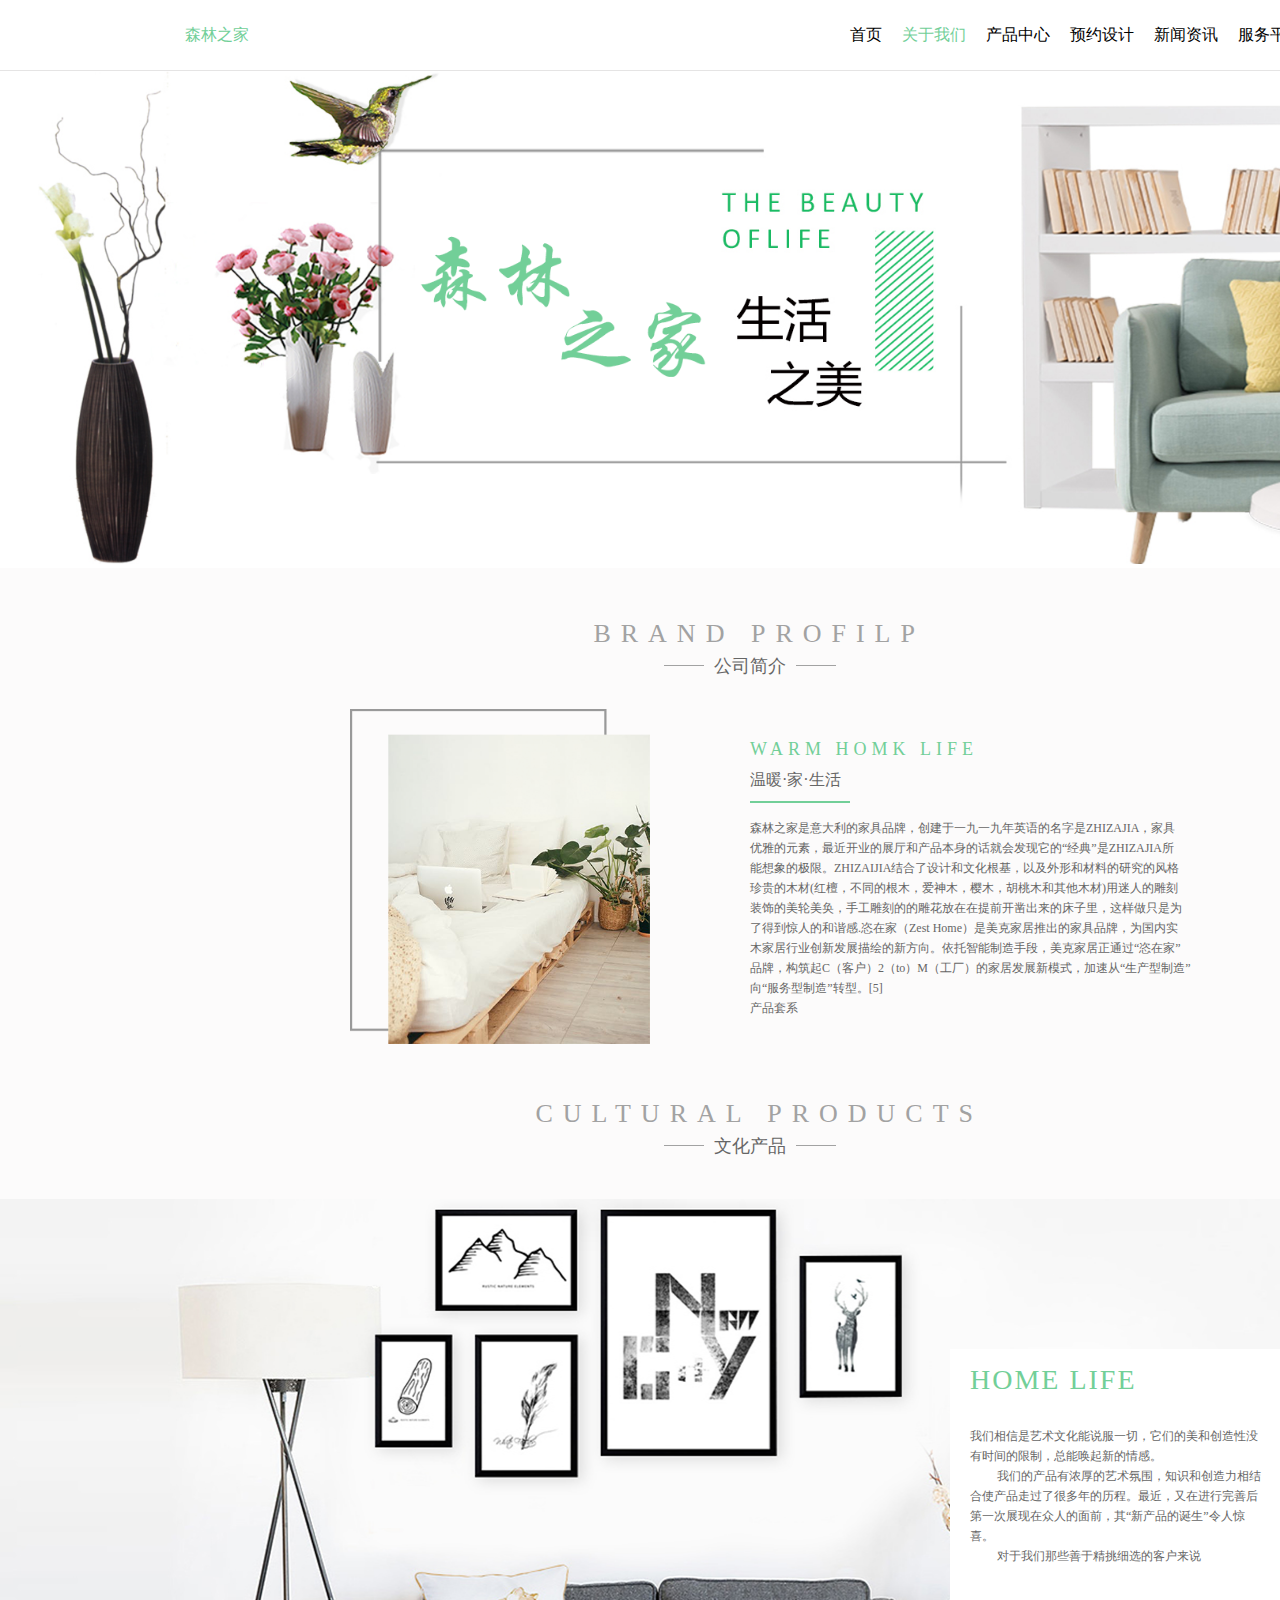
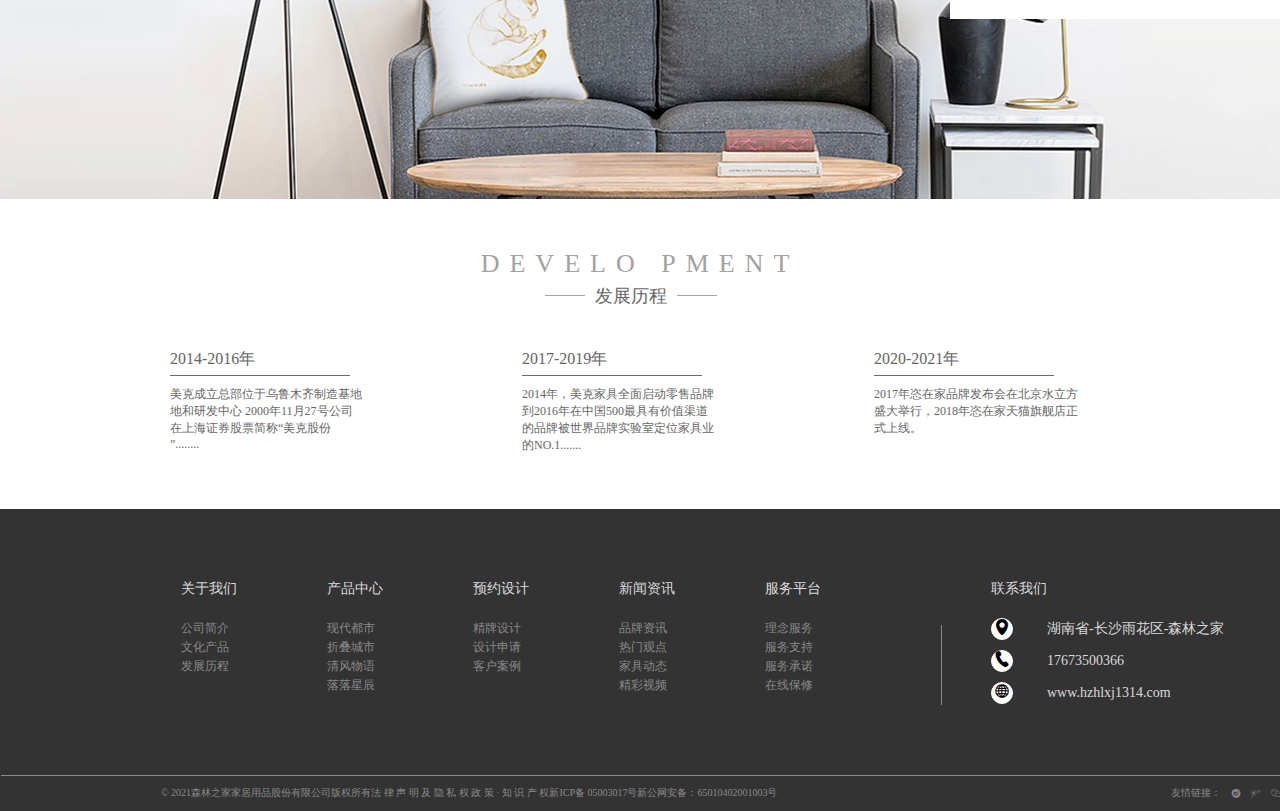
==== 网页期末作业/关于我们.html @ d613705e "增写了关于我们的页面" ====
<!DOCTYPE html>
<html lang="zh">

<head>
    <meta charset="UTF-8">
    <meta http-equiv="X-UA-Compatible" content="IE=edge">
    <meta name="viewport" content="width=device-width, initial-scale=1.0">
    <title>关于我们</title>
    <link rel="stylesheet" href="./关于我们.css">
    <link rel="stylesheet" href="./font字体/iconfont.css">
    <link rel="stylesheet" href="./底部font/iconfont.css">
</head>

<body>
    <div class="navigation">
        <div>
            <a href="./index.html">森林之家</a>
        </div>
        <ul class="inside-navigation">
            <li>
                <a href="./index.html">首页</a>
            </li>
            <li>
                <a href="#" id="about-us">关于我们</a>
            </li>
            <li>
                <a href="#">产品中心</a>
            </li>
            <li>
                <a href="#">预约设计</a>
            </li>
            <li>
                <a href="#">新闻资讯</a>
            </li>
            <li>
                <a href="#">服务平台</a>
            </li>
            <li>
                <a href="#">联系我们</a>
            </li>
        </ul>
    </div>
    <div class="back">
        <img src="./img/25.png">
    </div>
    <div class="company-profile">
        <div class="brand">BRAND PROFILP</div>
        <ul class="brand-zh">
            <li class="brand-zh-one"></li>
            <li class="brand-zh-two">公司简介</li>
            <li class="brand-zh-one"></li>
        </ul>
        <ul class="center-ul">
            <li>
                <img src="./img/26.png" class="photo">
            </li>
            <li>
                <div class="explain-en">WARM HOMK LIFE</div>
                <div class="explain-zh">温暖·家·生活</div>
                <div class="line"></div>
                <p class="explain-text">森林之家是意大利的家具品牌，创建于一九一九年英语的名字是ZHIZAJIA，家具
                    <br>
                    优雅的元素，最近开业的展厅和产品本身的话就会发现它的“经典”是ZHIZAJIA所
                    <br>
                    能想象的极限。ZHIZAIJIA结合了设计和文化根基，以及外形和材料的研究的风格
                    <br>
                    珍贵的木材(红檀，不同的根木，爱神木，樱木，胡桃木和其他木材)用迷人的雕刻
                    <br>
                    装饰的美轮美奂，手工雕刻的的雕花放在在提前开凿出来的床子里，这样做只是为
                    <br>
                    了得到惊人的和谐感.恣在家（Zest Home）是美克家居推出的家具品牌，为国内实
                    <br>
                    木家居行业创新发展描绘的新方向。依托智能制造手段，美克家居正通过“恣在家”
                    <br>
                    品牌，构筑起C（客户）2（to）M（工厂）的家居发展新模式，加速从“生产型制造”
                    <br>
                    向“服务型制造”转型。[5]
                    <br>
                    产品套系
                </p>
            </li>
        </ul>
        <div class="brand">CULTURAL PRODUCTS</div>
        <ul class="brand-zh">
            <li class="brand-zh-one"></li>
            <li class="brand-zh-two">文化产品</li>
            <li class="brand-zh-one"></li>
        </ul>
    </div>
    <div class="culture">
        <div>
            <div class="home-life">HOME LIFE</div>
            <div class="life-text">
                我们相信是艺术文化能说服一切，它们的美和创造性没
                <br>
                有时间的限制，总能唤起新的情感。
                <br>
                　　 我们的产品有浓厚的艺术氛围，知识和创造力相结
                <br>
                合使产品走过了很多年的历程。最近，又在进行完善后
                <br>
                第一次展现在众人的面前，其“新产品的诞生”令人惊
                <br>
                喜。
                <br>
                　　 对于我们那些善于精挑细选的客户来说
            </div>
        </div>
    </div>
    <div class="brand">DEVELO PMENT</div>
    <ul class="brand-zh">
        <li class="brand-zh-one"></li>
        <li class="brand-zh-two">发展历程</li>
        <li class="brand-zh-one"></li>
    </ul>
    <ul class="develop">
        <li>
            <div>2014-2016年</div>
            <div class="bring"></div>
            <p>美克成立总部位于乌鲁木齐制造基地
                <br>
                地和研发中心 2000年11月27号公司
                <br>
                在上海证券股票简称“美克股份
                <br>
                ”........</p>
        </li>
        <li>
            <div>2017-2019年</div>
            <div class="bring"></div>
            <p>2014年，美克家具全面启动零售品牌
                <br>
                到2016年在中国500最具有价值渠道
                <br>
                的品牌被世界品牌实验室定位家具业
                <br>
                的NO.1.......</p>
        </li>
        <li>
            <div>2020-2021年</div>
            <div class="bring"></div>
            <p>2017年恣在家品牌发布会在北京水立方
                <br>
                盛大举行，2018年恣在家天猫旗舰店正
                <br>
                式上线。
               </p>
        </li>
    </ul>
    <div class="bottom-navigation">
        <div class="bottom-dl">
            <dl>
                <dt>关于我们</dt>
                <dd>
                    <a href="#">公司简介</a>
                </dd>
                <dd>
                    <a href="#">文化产品</a>
                </dd>
                <dd>
                    <a href="#">发展历程</a>
                </dd>
            </dl>
            <dl>
                <dt>产品中心</dt>
                <dd>
                    <a href="#">现代都市</a>
                </dd>
                <dd>
                    <a href="#">折叠城市</a>
                </dd>
                <dd>
                    <a href="#">清风物语</a>
                </dd>
                <dd>
                    <a href="#">落落星辰</a>
                </dd>
            </dl>
            <dl>
                <dt>预约设计</dt>
                <dd>
                    <a href="#">精牌设计</a>
                </dd>
                <dd>
                    <a href="#">设计申请</a>
                </dd>
                <dd>
                    <a href="#">客户案例</a>
                </dd>
            </dl>
            <dl>
                <dt>新闻资讯</dt>
                <dd>
                    <a href="#">品牌资讯</a>
                </dd>
                <dd>
                    <a href="#">热门观点</a>
                </dd>
                <dd>
                    <a href="#">家具动态</a>
                </dd>
                <dd>
                    <a href="#">精彩视频</a>
                </dd>
            </dl>
            <dl>
                <dt>服务平台</dt>
                <dd>
                    <a href="#">理念服务</a>
                </dd>
                <dd>
                    <a href="#">服务支持</a>
                </dd>
                <dd>
                    <a href="#">服务承诺</a>
                </dd>
                <dd>
                    <a href="#">在线保修</a>
                </dd>
            </dl>
        </div>
        <div class="string-bottom"></div>
        <dl class="relation">
            <dt>联系我们</dt>
            <dd>
                <span class="roundness iconfont">&#xe6ad;</span>
                <a href="#">湖南省-长沙雨花区-森林之家</a>
            </dd>
            <dd>
                <span class="roundness iconfont">&#xe605;</span>
                <a href="#">17673500366</a>
            </dd>
            <dd>
                <span class="roundness iconfont">&#xe609;</span>
                <a href="#">www.hzhlxj1314.com</a>
            </dd>
        </dl>
        <div class="bottom-dash"></div>
        <ul class="property">
            <li class="property-explain">© 2021森林之家家居用品股份有限公司版权所有法 律 声 明 及 隐 私 权 政 策 · 知 识 产 权新ICP备 05003017号新公网安备：65010402001003号</li>
            <li class="friendly-link iconfont">
                <a href="#">&#xe629;</a>
            </li>
            <li class="friendly-link iconfont">
                <a href="#">&#xe64f;</a>
            </li>
            <li class="friendly-link iconfont">
                <a href="#">&#xe675;</a>
            </li>
            <li class="friendly-link iconfont">
                <a href="#">&#xe613;</a>
            </li>
            <li class="friendly-link iconfont">友情链接： </li>
        </ul>
        </div>
</body>
</html>
---- 网页期末作业/关于我们.css ----
*{
    margin: 0px;
    padding: 0px;
}

div.navigation {
    width: 100%;
    height: 70px;
    background-color: rgb(255, 255, 255);
    line-height: 70px;
    border-bottom: 1px solid #e5e4e4;
}

.navigation div>a{
    color: #72cf98;
    float: left;
    margin-left: 185px;
    text-decoration: none;
}
.inside-navigation {
    width: 700px;
    height: 70px;
    margin-left: 830px;
}

.inside-navigation li {
    float: left;
    list-style: none;
    margin-left: 20px;
}

.inside-navigation li a {
    text-decoration: none;
    color: black;
}
.inside-navigation li a:hover{
    color: #72cf98;
}
#about-us{
    color: #72cf98;
}
.back img{
    width: 1518.400px;
}
.company-profile{
    height: 630px;
    width: 1518.400px;
    background-color: #fcfbfb;
    border-top: 1px solid transparent;
}
.brand{
    text-align: center;
    letter-spacing: 10px;
    font-size: 26px;
    font-weight: lighter;
    color: #a2a2a2;
    margin-top: 50px;
}
.brand-zh{
    width: 200px;
    height: 20px;
    margin: 5px auto;
}
.brand-zh  .brand-zh-one{
    width: 40px;
    height: 1px;
    background-color: #a2a2a2;
    margin-top: 11px;
}
.brand-zh .brand-zh-two{
    font-size: 18px;
    color: #666666;
}
.brand-zh li{
    float: left;
    list-style: none;
    margin: 0px 5px;
}
.company-profile .center-ul{
    width: 1000px;
    height: 370px;
    margin-left: 300px;
}
.company-profile .center-ul li{
    float: left;
    list-style: none;
    margin: 0px 50px;
}
.company-profile .center-ul .photo{
    width: 300px;
    margin-top: 30px;
}
.center-ul .explain-en{
    color: #72cf98;
    letter-spacing: 5px;
    font-size: 18px;
    font-weight: lighter;
    margin-top: 60px;
}
.center-ul .explain-zh{
    color: #666666;
    margin: 10px 0px;
}
.center-ul .line{
    width: 100px;
    height: 2px;
    background-color: #72cf98;
}
.center-ul .explain-text{
    font-size: 12px;
    color: #666666;
    line-height: 20px;
    margin-top: 15px;
}
.culture{
    width: 1518.400px;
    height: 600px;
    background-image: url(./img/27.png);
    position: relative;
}
.culture>div{
    width: 330px;
    height: 270px;
    background-color: white;
    position: absolute;
    left: 950px;
    top: 150px;
}
.culture .home-life{
    color: #72cf98;
    font-size: 28px;
    font-weight: lighter;
    letter-spacing: 2px;
    margin-top: 15px;
    margin-left: 20px;
}
.culture .life-text{
    font-size: 12px;
    line-height: 20px;
    margin-top: 30px;
    margin-left: 20px;
    color: #666666;
}
.develop{
    width: 1100px;
    height: 200px;
    margin: 0px auto;
}
.develop li{
    list-style: none;
    color: #666666;
    float: left;
    margin: 40px 80px;
}
.develop .bring{
    width: 180px;
    height: 1px;
    background-color: #666666;
    margin-top: 5px;
}
.develop p{
    font-size: 12px;
    margin-top: 10px;
}
.bottom-navigation {
    width: 1518.400px;
    height: 300px;
    background-color: #333333;
    border: 1px solid transparent;
    position: relative;
}

.bottom-dl {
    width: 750px;
    height: 150px;
    margin-left: 90px;
    margin-top: 70px;
}

.bottom-navigation dl {
    float: left;
    margin-left: 90px;
}

.bottom-navigation dl dt {
    color: #dadada;
    margin-bottom: 20px;
    font-size: 14px;
}

.bottom-navigation dl dd a {
    color: #898989;
    text-decoration: none;
    font-size: 12px;
}

.string-bottom {
    width: 1px;
    height: 80px;
    background-color: #898989;
    position: absolute;
    left: 940px;
    top: 115px;
}

.relation {
    position: absolute;
    top: 70px;
    left: 900px;
}

.bottom-navigation .relation dd {
    margin-top: 10px;
}

.bottom-navigation .relation dd a {
    color: #dadada;
    font-size: 14px;
}

.roundness {
    display: inline-block;
    width: 20px;
    height: 20px;
    background-color: white;
    border: 1px solid white;
    border-radius: 50%;
    text-align: center;
    margin-right: 30px;
}

.bottom-dash {
    width: 100%;
    height: 1px;
    background-color: #898989;
    margin-top: 45px;
}

.property {
    width: 1300px;
    height: 30px;
}

.property-explain {
    float: left;
    color: #898989;
    font-size: 10px;
    margin-top: 10px;
    margin-left: 160px;
    list-style: none;
}

.property .friendly-link {
    float: right;
    color: #898989;
    list-style: none;
    margin-left: 10px;
    margin-top: 10px;
    font-size: 10px;
}

.property .friendly-link a {
    text-decoration: none;
    color: #898989;
    display: inline-block;
    margin-top: 2px;
}
---- 网页期末作业/font字体/iconfont.css ----
@font-face {
  font-family: "iconfont"; /* Project id 2612334 */
  src: url('iconfont.woff2?t=1623759284153') format('woff2'),
       url('iconfont.woff?t=1623759284153') format('woff'),
       url('iconfont.ttf?t=1623759284153') format('truetype');
}

.iconfont {
  font-family: "iconfont" !important;
  font-size: 16px;
  font-style: normal;
  -webkit-font-smoothing: antialiased;
  -moz-osx-font-smoothing: grayscale;
}

.icon-xiangxiajiantoux:before {
  content: "\e640";
}

.icon-wangluo:before {
  content: "\e609";
}

.icon-dingwei:before {
  content: "\e6ad";
}

.icon-dianhua:before {
  content: "\e605";
}
---- 网页期末作业/底部font/iconfont.css ----
@font-face {
  font-family: "iconfont"; /* Project id 2612487 */
  src: url('iconfont.woff2?t=1623750422306') format('woff2'),
       url('iconfont.woff?t=1623750422306') format('woff'),
       url('iconfont.ttf?t=1623750422306') format('truetype');
}

.iconfont {
  font-family: "iconfont" !important;
  font-size: 16px;
  font-style: normal;
  -webkit-font-smoothing: antialiased;
  -moz-osx-font-smoothing: grayscale;
}

.icon-tengxunweibo:before {
  content: "\e675";
}

.icon-yduixinlangweibo:before {
  content: "\e613";
}

.icon-qqfuben:before {
  content: "\e629";
}

.icon-weixin:before {
  content: "\e64f";
}
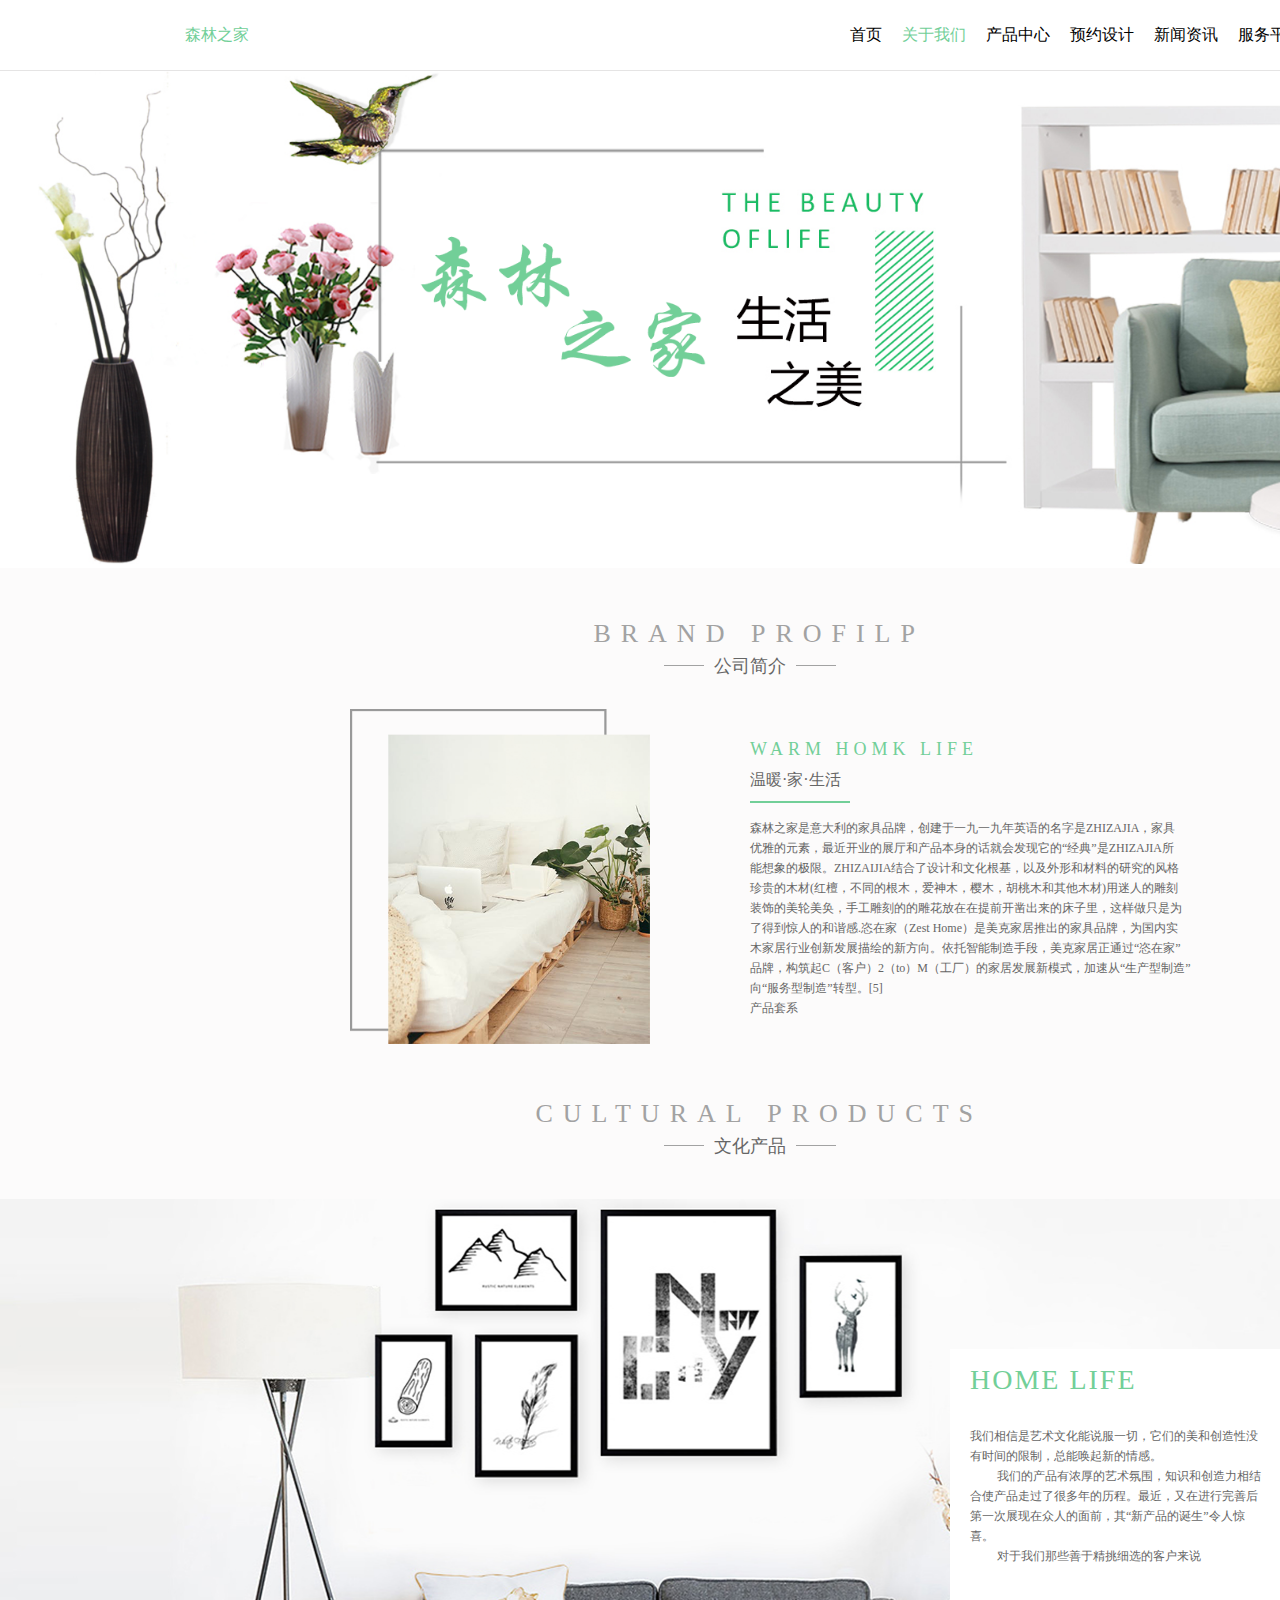
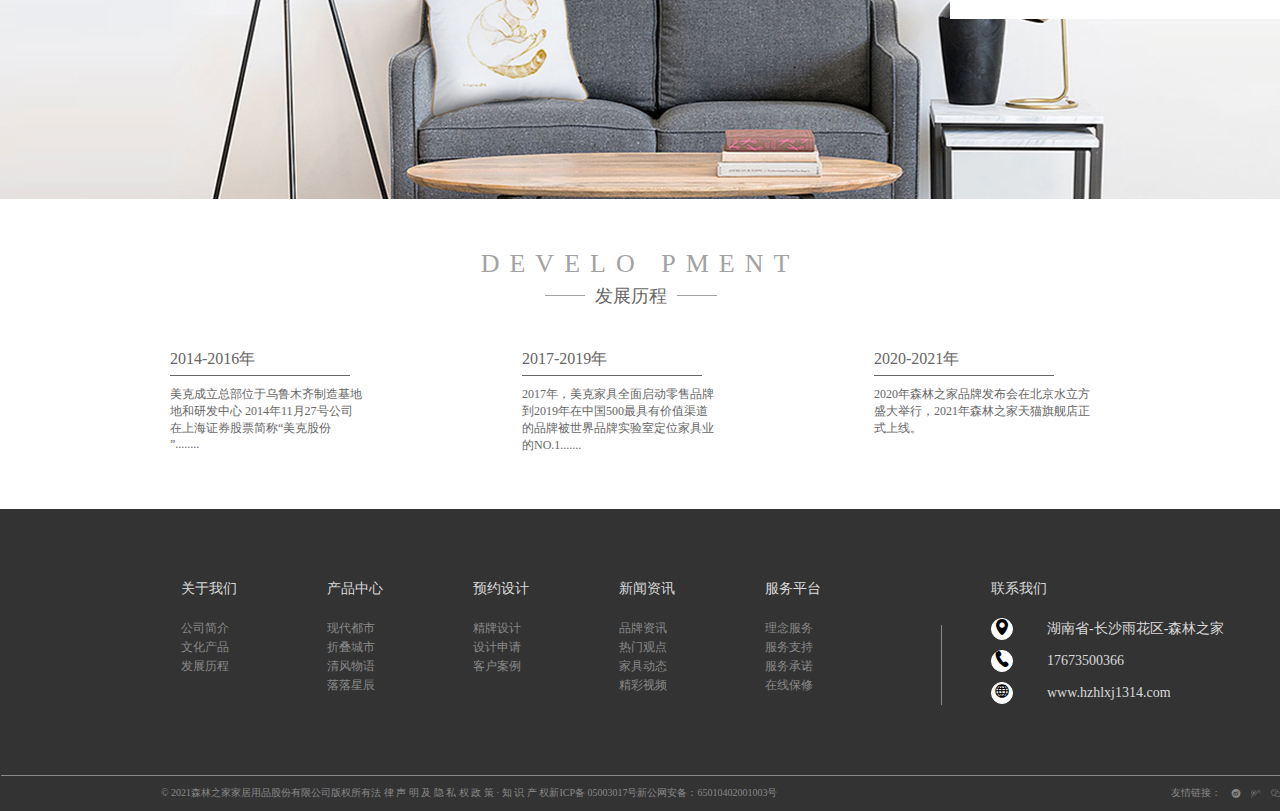
==== commit 10ce1b8c: "第三次提交 写了点预约页面" ====
--- a/网页期末作业/关于我们.html
+++ b/网页期末作业/关于我们.html
@@ -21,13 +21,13 @@
                 <a href="./index.html">首页</a>
             </li>
             <li>
-                <a href="#" id="about-us">关于我们</a>
+                <a href="./关于我们.html" id="about-us">关于我们</a>
             </li>
             <li>
                 <a href="#">产品中心</a>
             </li>
             <li>
-                <a href="#">预约设计</a>
+                <a href="./预约设计.html">预约设计</a>
             </li>
             <li>
                 <a href="#">新闻资讯</a>
@@ -119,7 +119,7 @@
             <div class="bring"></div>
             <p>美克成立总部位于乌鲁木齐制造基地
                 <br>
-                地和研发中心 2000年11月27号公司
+                地和研发中心 2014年11月27号公司
                 <br>
                 在上海证券股票简称“美克股份
                 <br>
@@ -128,9 +128,9 @@
         <li>
             <div>2017-2019年</div>
             <div class="bring"></div>
-            <p>2014年，美克家具全面启动零售品牌
-                <br>
-                到2016年在中国500最具有价值渠道
+            <p>2017年，美克家具全面启动零售品牌
+                <br>
+                到2019年在中国500最具有价值渠道
                 <br>
                 的品牌被世界品牌实验室定位家具业
                 <br>
@@ -139,9 +139,9 @@
         <li>
             <div>2020-2021年</div>
             <div class="bring"></div>
-            <p>2017年恣在家品牌发布会在北京水立方
-                <br>
-                盛大举行，2018年恣在家天猫旗舰店正
+            <p>2020年森林之家品牌发布会在北京水立方
+                <br>
+                盛大举行，2021年森林之家天猫旗舰店正
                 <br>
                 式上线。
                </p>
